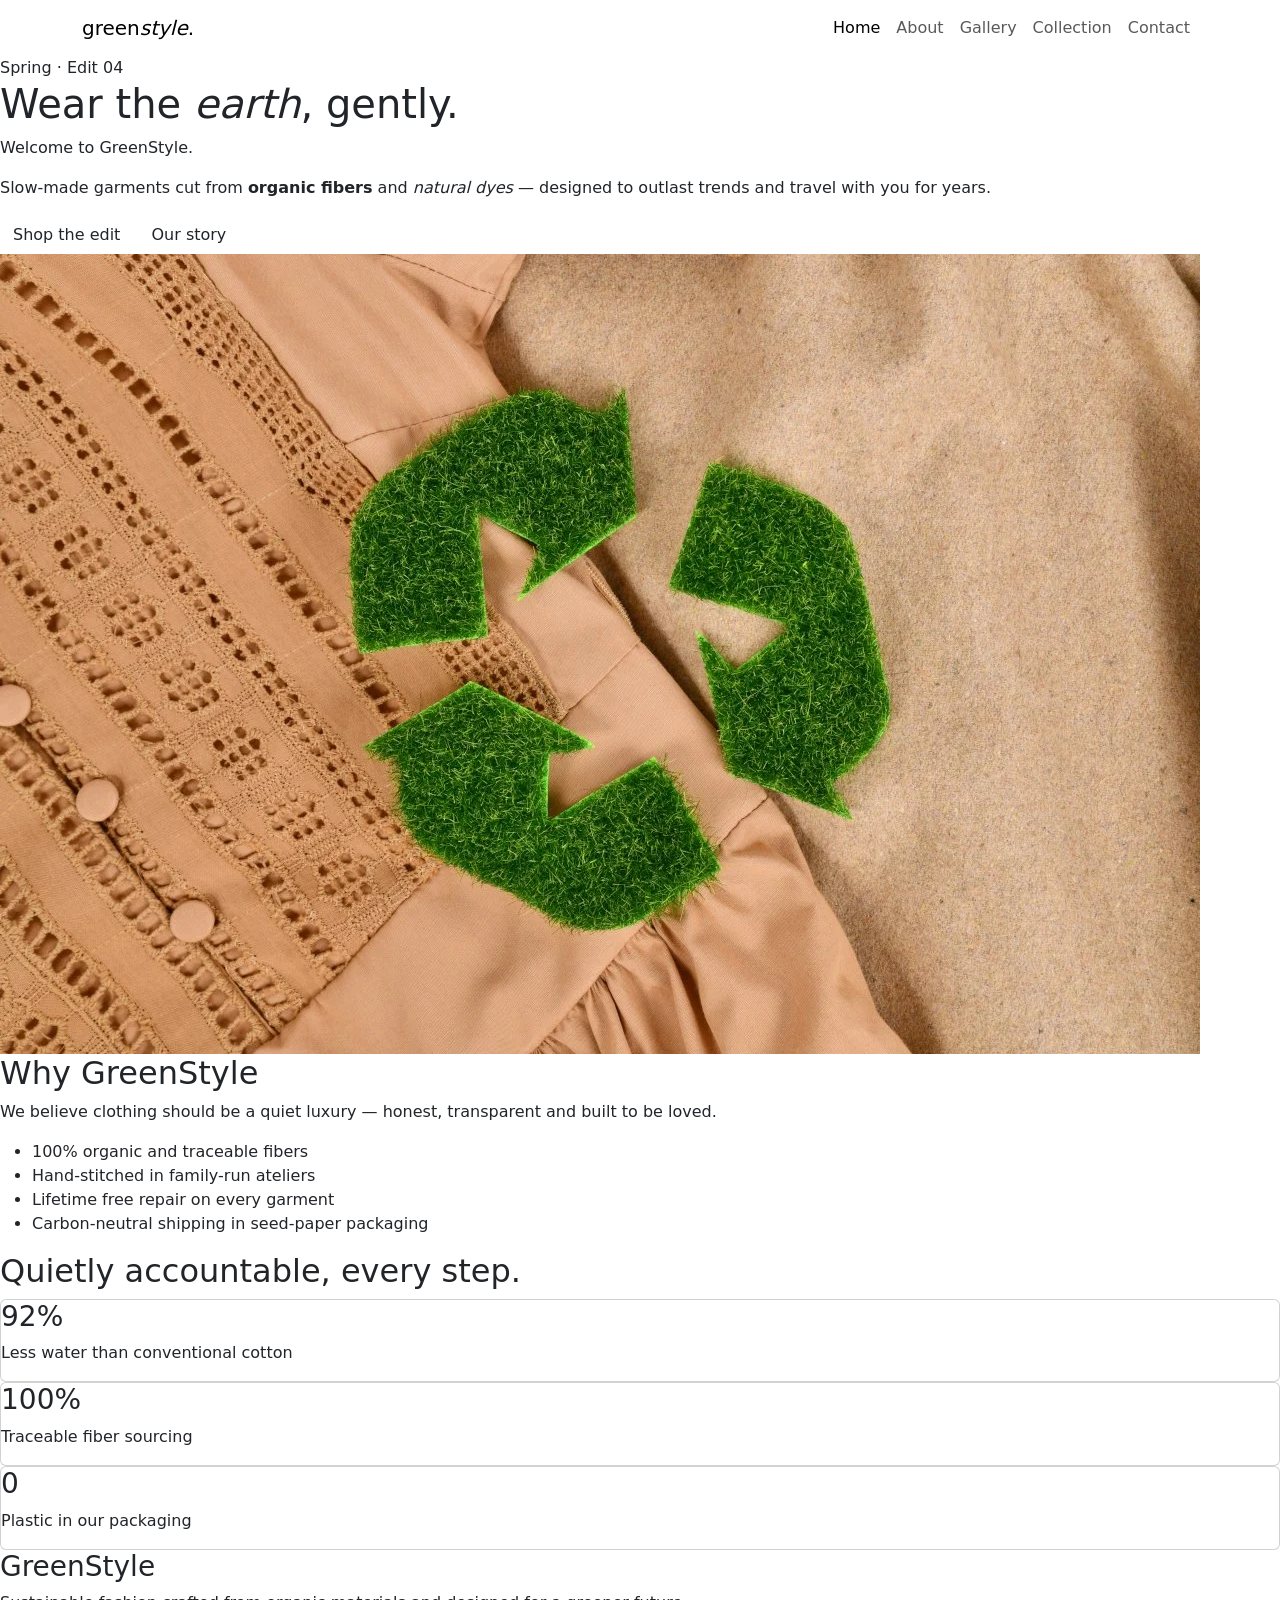
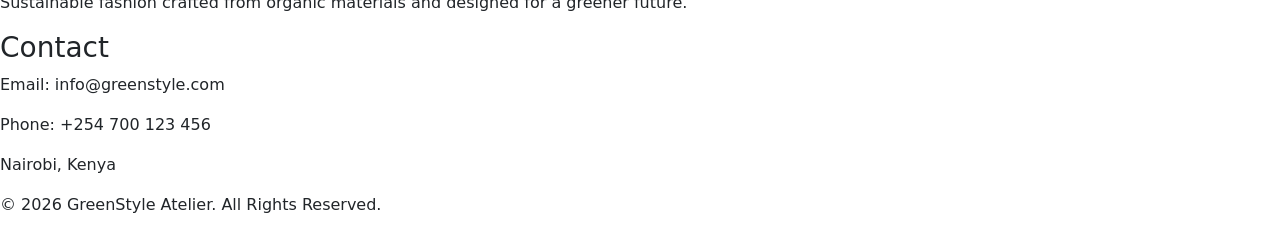
==== index.html @ cc2c64ca "Updated navbar to bootstrap" ====
<!DOCTYPE html>
<html lang="en">
<head>
  <meta charset="UTF-8">
  <title>GreenStyle — Sustainable Fashion</title>
  <meta name="viewport" content="width=device-width, initial-scale=1.0">
  <link rel="icon" href="images/favicon.png">
  <link rel="stylesheet" href="style.css">
  <link rel="preconnect" href="https://fonts.googleapis.com">
  <link href="https://cdn.jsdelivr.net/npm/bootstrap@5.3.7/dist/css/bootstrap.min.css" rel="stylesheet">
</head>
<body>

  <header>
    <!-- Bootstrap Nav bar -->
    <nav class="navbar navbar-expand-lg custom-navbar">
    <div class="container">
      <a class="navbar-brand logo" href="index.html">
        green<em>style</em>.
      </a>
      <button class="navbar-toggler"
              type="button"
              data-bs-toggle="collapse"
              data-bs-target="#navbarNav">
        <span class="navbar-toggler-icon"></span>
      </button>
      <div class="collapse navbar-collapse" id="navbarNav">
        <ul class="navbar-nav ms-auto">
          <li class="nav-item">
            <a class="nav-link active" href="index.html">Home</a>
          </li>
          <li class="nav-item">
            <a class="nav-link" href="about.html">About</a>
          </li>
          <li class="nav-item">
            <a class="nav-link" href="gallery.html">Gallery</a>
          </li>
          <li class="nav-item">
            <a class="nav-link" href="collection.html">Collection</a>
          </li>
          <li class="nav-item">
            <a class="nav-link" href="contact.html">Contact</a>
          </li>
        </ul>
      </div>
    </div>
  </nav>
  </header>

  <main>
    <!-- Hero section -->
    <section class="hero">
      <div class="hero-text">
        <span class="eyebrow">Spring · Edit 04</span>
        <h1>Wear the <em>earth</em>, gently.</h1>
        <p id="welcome-msg">Welcome to GreenStyle.</p>
        <p>Slow-made garments cut from <strong>organic fibers</strong> and
           <em>natural dyes</em> — designed to outlast trends and travel with
           you for years.</p>
        <a href="collection.html" class="btn">Shop the edit</a>
        <a href="about.html" class="btn btn-outline">Our story</a>
      </div>
      <img src="images/cover.png" alt="Model wearing flowing organic linen among ferns">
    </section>

    <!-- Why GreenStyle list -->
    <section>
      <h2>Why GreenStyle</h2>
      <p>We believe clothing should be a quiet luxury — honest, transparent and built to be loved.</p>
      <ul class="feature-list">
        <li>100% organic and traceable fibers</li>
        <li>Hand-stitched in family-run ateliers</li>
        <li>Lifetime free repair on every garment</li>
        <li>Carbon-neutral shipping in seed-paper packaging</li>
      </ul>
    </section>

    <!-- Sustainability cards -->
    <section class="section-band">
      <h2>Quietly accountable, every step.</h2>
      <div class="cards">
        <div class="card"><h3>92%</h3><p>Less water than conventional cotton</p></div>
        <div class="card"><h3>100%</h3><p>Traceable fiber sourcing</p></div>
        <div class="card"><h3>0</h3><p>Plastic in our packaging</p></div>
      </div>
    </section>
  </main>

  <footer class="site-footer">
  <div class="footer-content">
    <div class="footer-section">
      <h3>GreenStyle</h3>
      <p>
        Sustainable fashion crafted from organic materials and designed
        for a greener future.
      </p>
    </div>

    <div class="footer-section">
      <h3>Contact</h3>
      <p>Email: info@greenstyle.com</p>
      <p>Phone: +254 700 123 456</p>
      <p>Nairobi, Kenya</p>
    </div>
  </div>

  <div class="footer-bottom">
    <p>&copy; 2026 GreenStyle Atelier. All Rights Reserved.</p>
  </div>
</footer>

  <script src="script.js"></script>
</body>
</html>
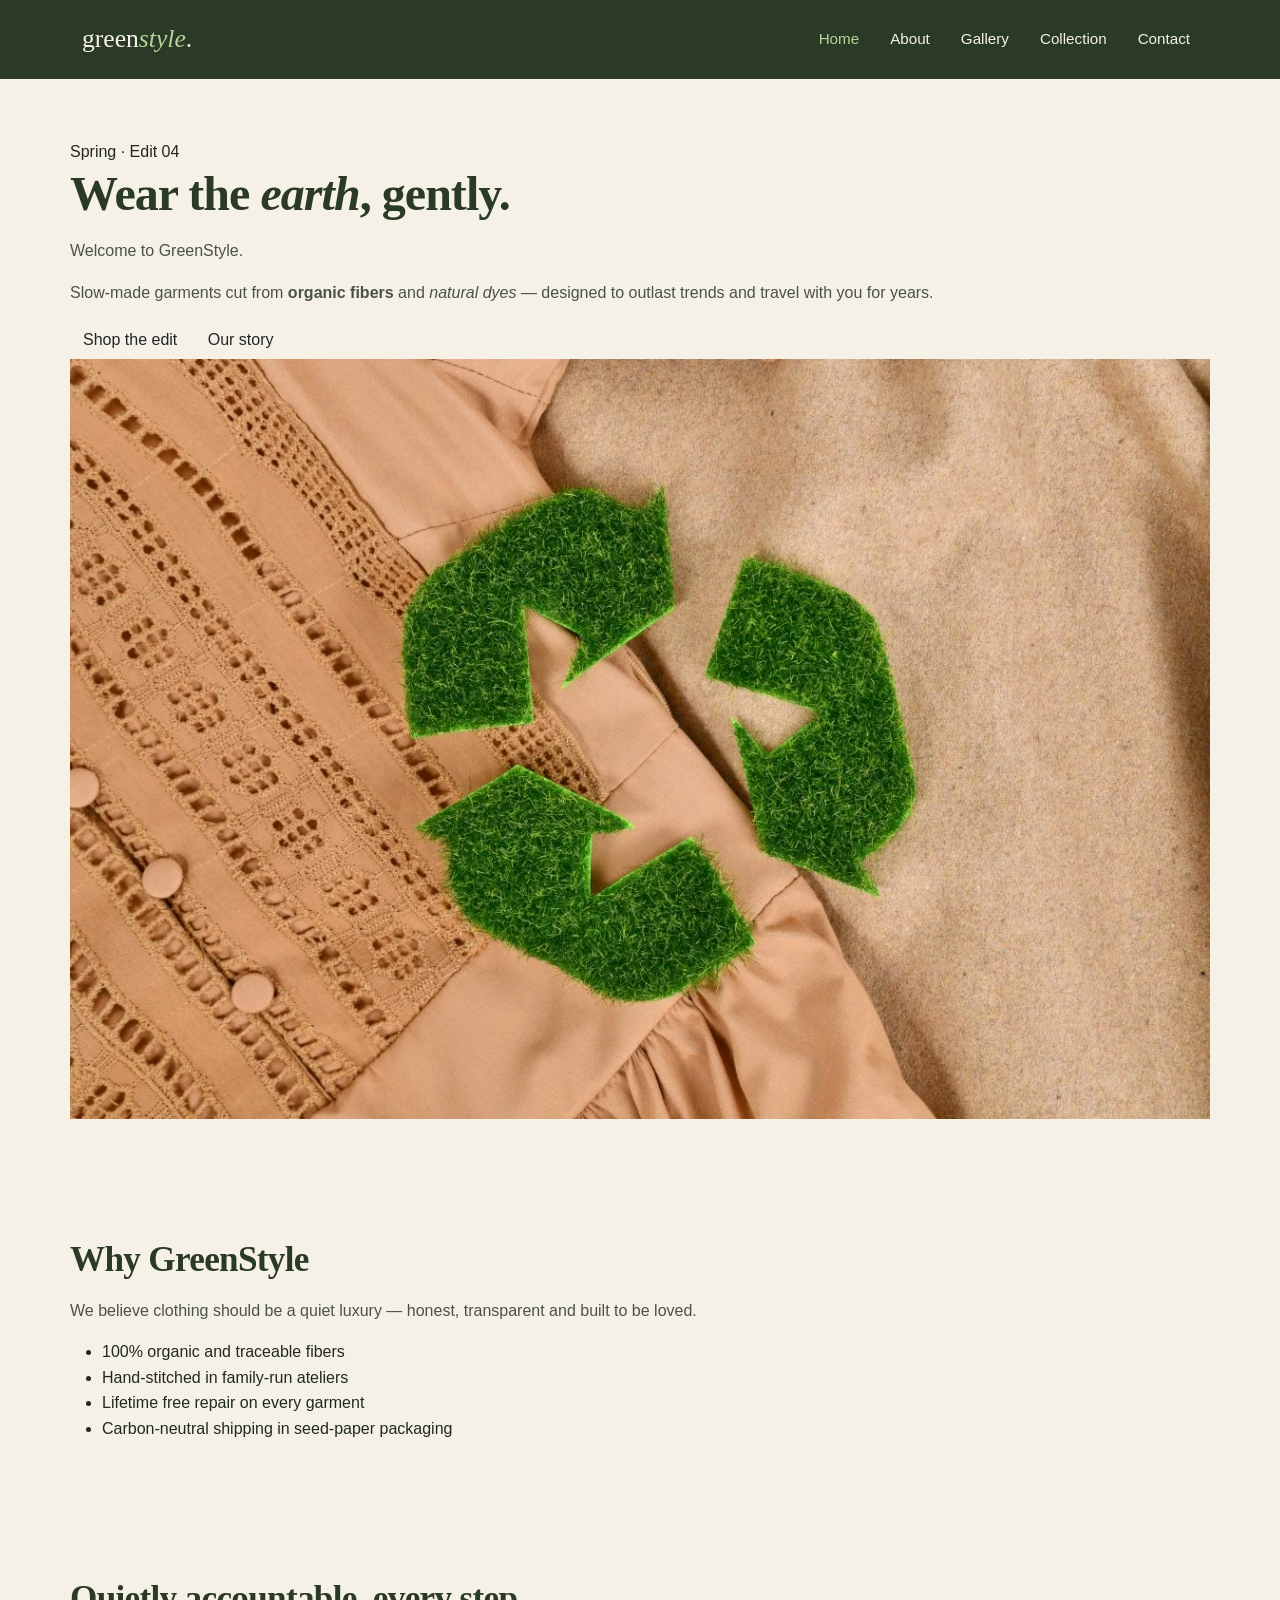
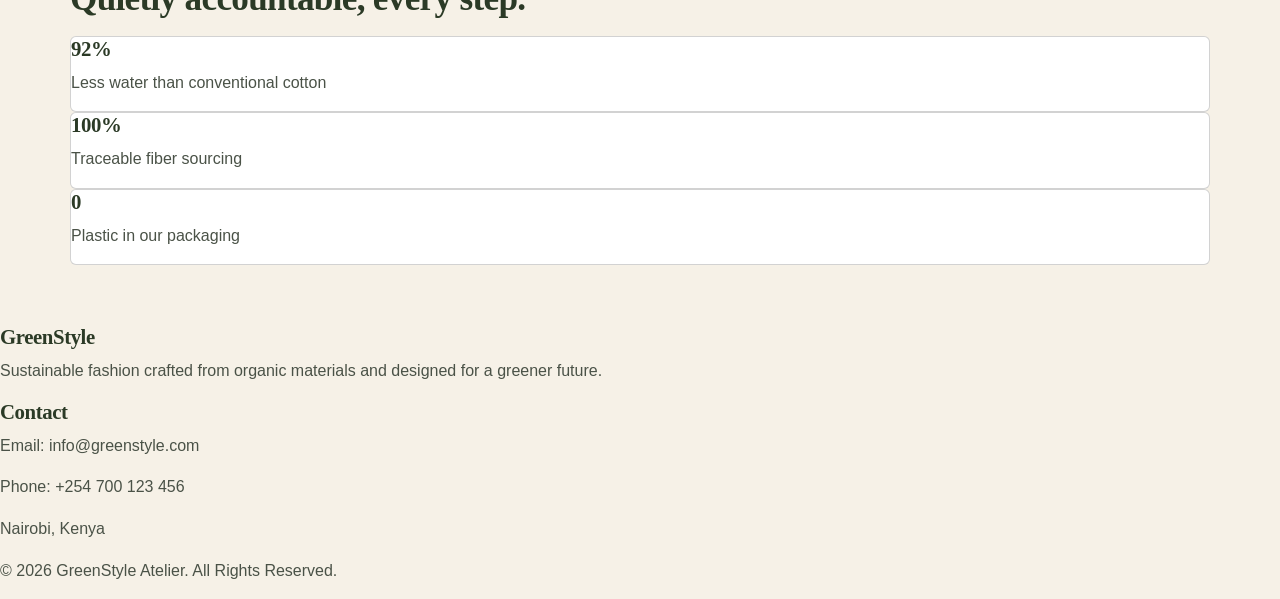
==== commit e066c685: "Added css for navbar" ====
--- a/index.html
+++ b/index.html
@@ -5,9 +5,9 @@
   <title>GreenStyle — Sustainable Fashion</title>
   <meta name="viewport" content="width=device-width, initial-scale=1.0">
   <link rel="icon" href="images/favicon.png">
+  <link href="https://cdn.jsdelivr.net/npm/bootstrap@5.3.7/dist/css/bootstrap.min.css" rel="stylesheet">
   <link rel="stylesheet" href="style.css">
   <link rel="preconnect" href="https://fonts.googleapis.com">
-  <link href="https://cdn.jsdelivr.net/npm/bootstrap@5.3.7/dist/css/bootstrap.min.css" rel="stylesheet">
 </head>
 <body>
 
--- a/style.css
+++ b/style.css
@@ -0,0 +1,66 @@
+* { margin: 0; padding: 0; box-sizing: border-box; }
+
+body {
+  font-family: 'Inter', Arial, sans-serif;
+  background: #f6f1e7;
+  color: #1f2a1c;
+  line-height: 1.6;
+}
+
+h1, h2, h3 {
+  font-family: 'Fraunces', Georgia, serif;
+  font-weight: 600;
+  letter-spacing: -0.02em;
+  color: #2b3a26;
+}
+
+h1 { font-size: 3rem; margin-bottom: 1rem; }
+h2 { font-size: 2.2rem; margin-bottom: 1rem; }
+h3 { font-size: 1.3rem; margin-bottom: 0.5rem; }
+
+p { margin-bottom: 1rem; color: #4a5247; }
+a  { color: #2b3a26; text-decoration: none; }
+a:hover { color: #6b8e4e; }
+img { max-width: 100%; display: block; }
+
+/* NAVBAR */
+
+.custom-navbar {
+  background: #2b3a26;
+  padding: 14px 0;
+}
+
+.logo {
+  font-family: 'Fraunces', serif;
+  font-size: 1.6rem;
+  color: #f6f1e7 !important;
+}
+
+.logo em {
+  color: #b9d39a;
+}
+
+.custom-navbar .nav-link {
+  color: #f6f1e7 !important;
+  margin-left: 15px;
+  font-size: 0.95rem;
+}
+
+.custom-navbar .nav-link:hover,
+.custom-navbar .nav-link.active {
+  color: #b9d39a !important;
+}
+
+.navbar-toggler {
+  border-color: rgba(255,255,255,.3);
+}
+
+.navbar-toggler-icon {
+  filter: invert(1);
+}
+
+main section {
+  padding: 60px 30px;
+  max-width: 1200px;
+  margin: 0 auto;
+}
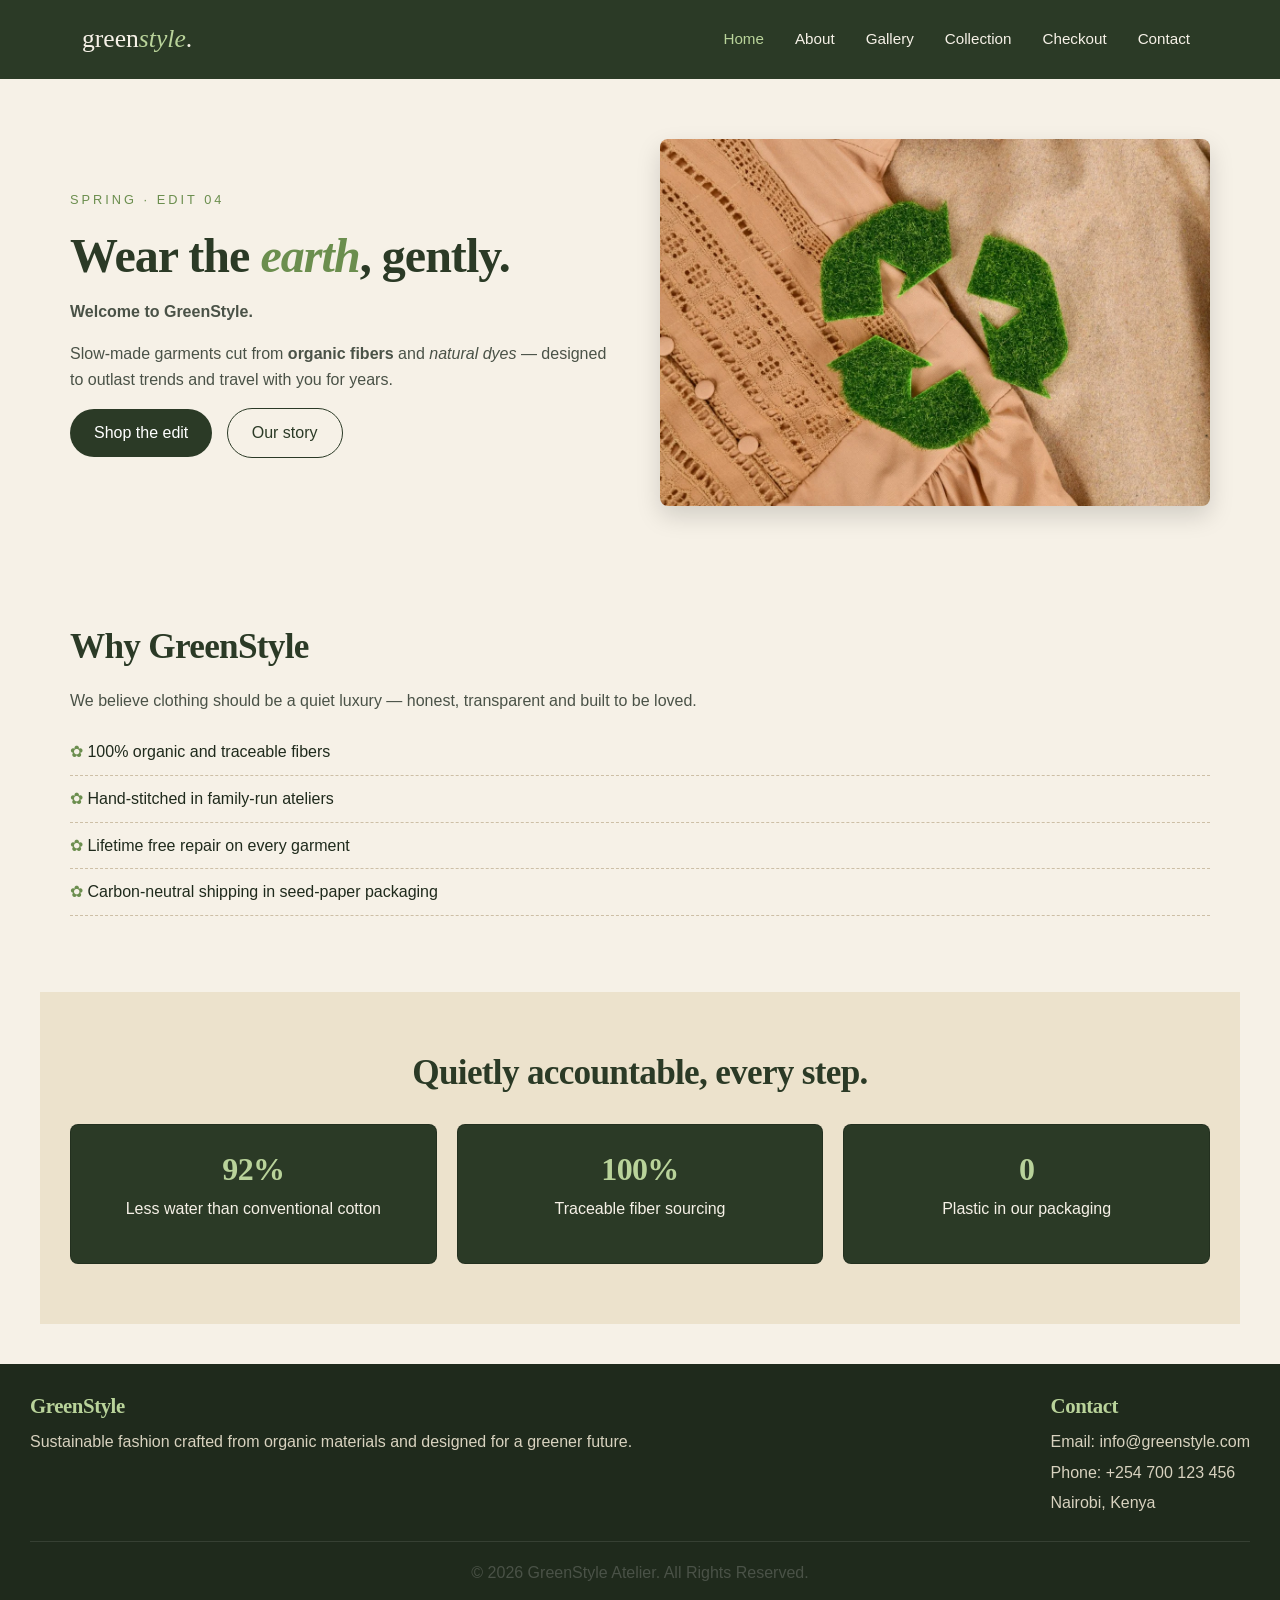
==== commit 05b55660: "Added checkout page to navbar" ====
--- a/index.html
+++ b/index.html
@@ -37,6 +37,9 @@
           </li>
           <li class="nav-item">
             <a class="nav-link" href="collection.html">Collection</a>
+          </li>
+          <li class="nav-item">
+            <a class="nav-link" href="checkout.html">Checkout</a>
           </li>
           <li class="nav-item">
             <a class="nav-link" href="contact.html">Contact</a>
--- a/style.css
+++ b/style.css
@@ -14,6 +14,11 @@
   color: #2b3a26;
 }
 
+img {
+  max-width: 100%;
+  display: block;
+}
+
 h1 { font-size: 3rem; margin-bottom: 1rem; }
 h2 { font-size: 2.2rem; margin-bottom: 1rem; }
 h3 { font-size: 1.3rem; margin-bottom: 0.5rem; }
@@ -64,3 +69,524 @@
   max-width: 1200px;
   margin: 0 auto;
 }
+
+/* Sections */
+
+section {
+  max-width: 1200px;
+  margin: auto;
+  padding: 60px 30px;
+}
+
+/* Hero */
+
+.hero {
+  display: grid;
+  grid-template-columns: 1fr 1fr;
+  gap: 40px;
+  align-items: center;
+}
+
+.hero img {
+  border-radius: 8px;
+  box-shadow: 0 10px 25px rgba(0,0,0,0.15);
+}
+
+.eyebrow {
+  text-transform: uppercase;
+  letter-spacing: 3px;
+  color: #6b8e4e;
+  font-size: 0.8rem;
+}
+
+.hero h1 {
+  font-size: 3rem;
+  margin: 15px 0;
+}
+
+.hero h1 em {
+  color: #6b8e4e;
+}
+
+#welcome-msg {
+  font-weight: bold;
+}
+
+/* Buttons */
+
+.btn {
+  background: #2b3a26;
+  color: white;
+  padding: 12px 24px;
+  border-radius: 30px;
+  text-decoration: none;
+  margin-right: 10px;
+  display: inline-block;
+}
+
+.btn:hover {
+  background: #6b8e4e;
+  color: white;
+}
+
+.btn-outline {
+  background: transparent;
+  border: 1px solid #2b3a26;
+  color: #2b3a26;
+}
+
+.btn-outline:hover {
+  background: #2b3a26;
+  color: white;
+}
+
+/* Feature List */
+
+.feature-list {
+  list-style: none;
+  padding: 0;
+}
+
+.feature-list li {
+  padding: 10px 0;
+  border-bottom: 1px dashed #cdbfa6;
+}
+
+.feature-list li::before {
+  content: "✿ ";
+  color: #6b8e4e;
+}
+
+/* Sustainability Section */
+
+.section-band {
+  background: #ece2cc;
+  text-align: center;
+}
+
+.cards {
+  display: grid;
+  grid-template-columns: repeat(3, 1fr);
+  gap: 20px;
+  margin-top: 30px;
+}
+
+.card {
+  background: #2b3a26;
+  color: #f6f1e7;
+  padding: 25px;
+  border-radius: 8px;
+}
+
+.card h3 {
+  color: #b9d39a;
+  font-size: 2rem;
+}
+
+.card p {
+  color: #f6f1e7;
+}
+
+/* =====================
+   GALLERY PAGE
+===================== */
+
+.gallery {
+  display: grid;
+  grid-template-columns: repeat(3, 1fr);
+  gap: 20px;
+  margin-top: 30px;
+}
+
+.gallery img {
+  width: 100%;
+  height: 320px;
+  object-fit: cover;
+  border-radius: 8px;
+  cursor: pointer;
+  transition: transform 0.4s ease;
+  box-shadow: 0 6px 15px rgba(0,0,0,0.1);
+}
+
+.gallery img:hover {
+  transform: scale(1.05);
+}
+
+/* Gallery Heading */
+
+main section {
+  max-width: 1200px;
+  margin: auto;
+  padding: 60px 30px;
+}
+
+.eyebrow {
+  text-transform: uppercase;
+  letter-spacing: 3px;
+  color: #6b8e4e;
+  font-size: 0.8rem;
+}
+
+main h1 {
+  font-size: 3rem;
+  margin-bottom: 15px;
+  color: #2b3a26;
+}
+
+main h2 {
+  color: #2b3a26;
+  margin-bottom: 20px;
+}
+
+/* =====================
+   SLIDESHOW
+===================== */
+
+.slider {
+  max-width: 800px;
+  margin: 30px auto;
+  overflow: hidden;
+  border-radius: 10px;
+  box-shadow: 0 10px 25px rgba(0,0,0,0.15);
+}
+
+.slider img {
+  width: 100%;
+  height: 500px;
+  object-fit: cover;
+  display: none;
+}
+
+.slider img:first-child {
+  display: block;
+}
+
+.slider-controls {
+  display: flex;
+  justify-content: center;
+  gap: 15px;
+  margin-top: 20px;
+}
+
+/* =====================
+   BUTTONS
+===================== */
+
+.btn {
+  background: #2b3a26;
+  color: white;
+  padding: 12px 24px;
+  border: none;
+  border-radius: 30px;
+  cursor: pointer;
+  text-decoration: none;
+}
+
+.btn:hover {
+  background: #6b8e4e;
+  color: white;
+}
+
+.btn-outline {
+  background: transparent;
+  border: 1px solid #2b3a26;
+  color: #2b3a26;
+}
+
+.btn-outline:hover {
+  background: #2b3a26;
+  color: white;
+}
+
+/* =====================
+   MOBILE
+===================== */
+
+@media (max-width: 768px) {
+
+  .gallery {
+    grid-template-columns: 1fr;
+  }
+
+  .slider img {
+    height: 300px;
+  }
+
+  main h1 {
+    font-size: 2.2rem;
+  }
+
+  .slider-controls {
+    flex-direction: column;
+    align-items: center;
+  }
+}
+
+/* =====================
+   COLLECTION PAGE
+===================== */
+
+.products {
+  max-width: 1200px;
+  margin: 50px auto;
+  padding: 0 30px;
+
+  display: grid;
+  grid-template-columns: repeat(auto-fit, minmax(280px, 1fr));
+  gap: 25px;
+}
+
+.product-card {
+  background: #fff;
+  border-radius: 8px;
+  overflow: hidden;
+  padding: 20px;
+  text-align: center;
+
+  box-shadow: 0 8px 20px rgba(43, 58, 38, 0.1);
+
+  transition: transform 0.3s ease;
+}
+
+.product-card:hover {
+  transform: translateY(-5px);
+}
+
+.product-card img {
+  width: 100%;
+  height: 300px;
+  object-fit: cover;
+  border-radius: 6px;
+  margin-bottom: 15px;
+}
+
+.product-card h3 {
+  color: #2b3a26;
+  margin-bottom: 10px;
+}
+
+.product-card p {
+  color: #4a5247;
+  margin-bottom: 10px;
+}
+
+.price {
+  font-weight: bold;
+  font-size: 1.1rem;
+  color: #6b8e4e;
+}
+
+/* Buttons */
+
+.product-card button {
+  width: 100%;
+  padding: 10px;
+  margin-top: 8px;
+
+  border: none;
+  border-radius: 25px;
+
+  cursor: pointer;
+  font-family: inherit;
+
+  transition: 0.3s;
+}
+
+.product-card button:first-of-type {
+  background: #2b3a26;
+  color: white;
+}
+
+.product-card button:first-of-type:hover {
+  background: #6b8e4e;
+}
+
+.wishlist {
+  background: transparent;
+  border: 1px solid #2b3a26 !important;
+  color: #2b3a26;
+}
+
+.wishlist:hover {
+  background: #2b3a26;
+  color: white;
+}
+
+/* Collection Heading */
+
+.collection-heading {
+  text-align: center;
+  padding: 60px 30px 20px;
+}
+
+.collection-heading h1 {
+  font-size: 3rem;
+  color: #2b3a26;
+}
+
+.collection-heading p {
+  max-width: 700px;
+  margin: auto;
+}
+
+/* =====================
+   CONTACT PAGE
+===================== */
+
+.form-card {
+  max-width: 700px;
+  margin: 30px auto;
+  padding: 30px;
+  background: #fff;
+  border-radius: 8px;
+  box-shadow: 0 8px 20px rgba(43, 58, 38, 0.1);
+}
+
+.form-row {
+  margin-bottom: 20px;
+}
+
+.form-row label {
+  display: block;
+  margin-bottom: 6px;
+  color: #2b3a26;
+  font-weight: 500;
+}
+
+.form-row input,
+.form-row textarea {
+  width: 100%;
+  padding: 12px;
+  border: 1px solid #cdbfa6;
+  border-radius: 5px;
+  font-family: inherit;
+  background: #faf6ec;
+}
+
+.form-row input:focus,
+.form-row textarea:focus {
+  outline: none;
+  border-color: #6b8e4e;
+}
+
+.form-row textarea {
+  min-height: 120px;
+  resize: vertical;
+}
+
+/* Radio Buttons */
+
+.form-inline {
+  display: flex;
+  gap: 20px;
+  flex-wrap: wrap;
+}
+
+.form-inline label {
+  display: flex;
+  align-items: center;
+  gap: 5px;
+  font-weight: normal;
+}
+
+/* Form Buttons */
+
+.form-card .btn {
+  margin-right: 10px;
+  margin-top: 10px;
+}
+
+/* Success/Error Message */
+
+#js-message {
+  margin-top: 15px;
+  padding: 12px;
+  border-radius: 5px;
+  display: none;
+}
+
+.msg-success {
+  background: #dceacc;
+  color: #2b3a26;
+}
+
+.msg-error {
+  background: #f5d3c8;
+  color: #7a2e16;
+}
+
+/* Contact Page Heading */
+
+main section {
+  max-width: 1200px;
+  margin: auto;
+  padding: 60px 30px;
+}
+
+.eyebrow {
+  text-transform: uppercase;
+  letter-spacing: 3px;
+  color: #6b8e4e;
+  font-size: 0.8rem;
+}
+
+main h1 {
+  color: #2b3a26;
+  margin-bottom: 15px;
+}
+
+main p {
+  color: #4a5247;
+}
+
+/* Mobile */
+
+@media (max-width: 768px) {
+
+  .form-card {
+    padding: 20px;
+  }
+
+  .form-inline {
+    flex-direction: column;
+    gap: 10px;
+  }
+
+}
+
+/* Footer */
+
+.site-footer {
+  background: #1f2a1c;
+  color: #d8d2bf;
+  padding: 30px;
+  margin-top: 40px;
+}
+
+.footer-content {
+  display: flex;
+  justify-content: space-between;
+  gap: 30px;
+  flex-wrap: wrap;
+}
+
+.footer-section h3 {
+  color: #b9d39a;
+  margin-bottom: 10px;
+}
+
+.footer-section p {
+  margin: 5px 0;
+  color: #d8d2bf;
+}
+
+.footer-bottom {
+  text-align: center;
+  margin-top: 20px;
+  padding-top: 15px;
+  border-top: 1px solid rgba(255,255,255,0.1);
+}
+
+.footer-bottom p {
+  margin: 3px 0;
+}
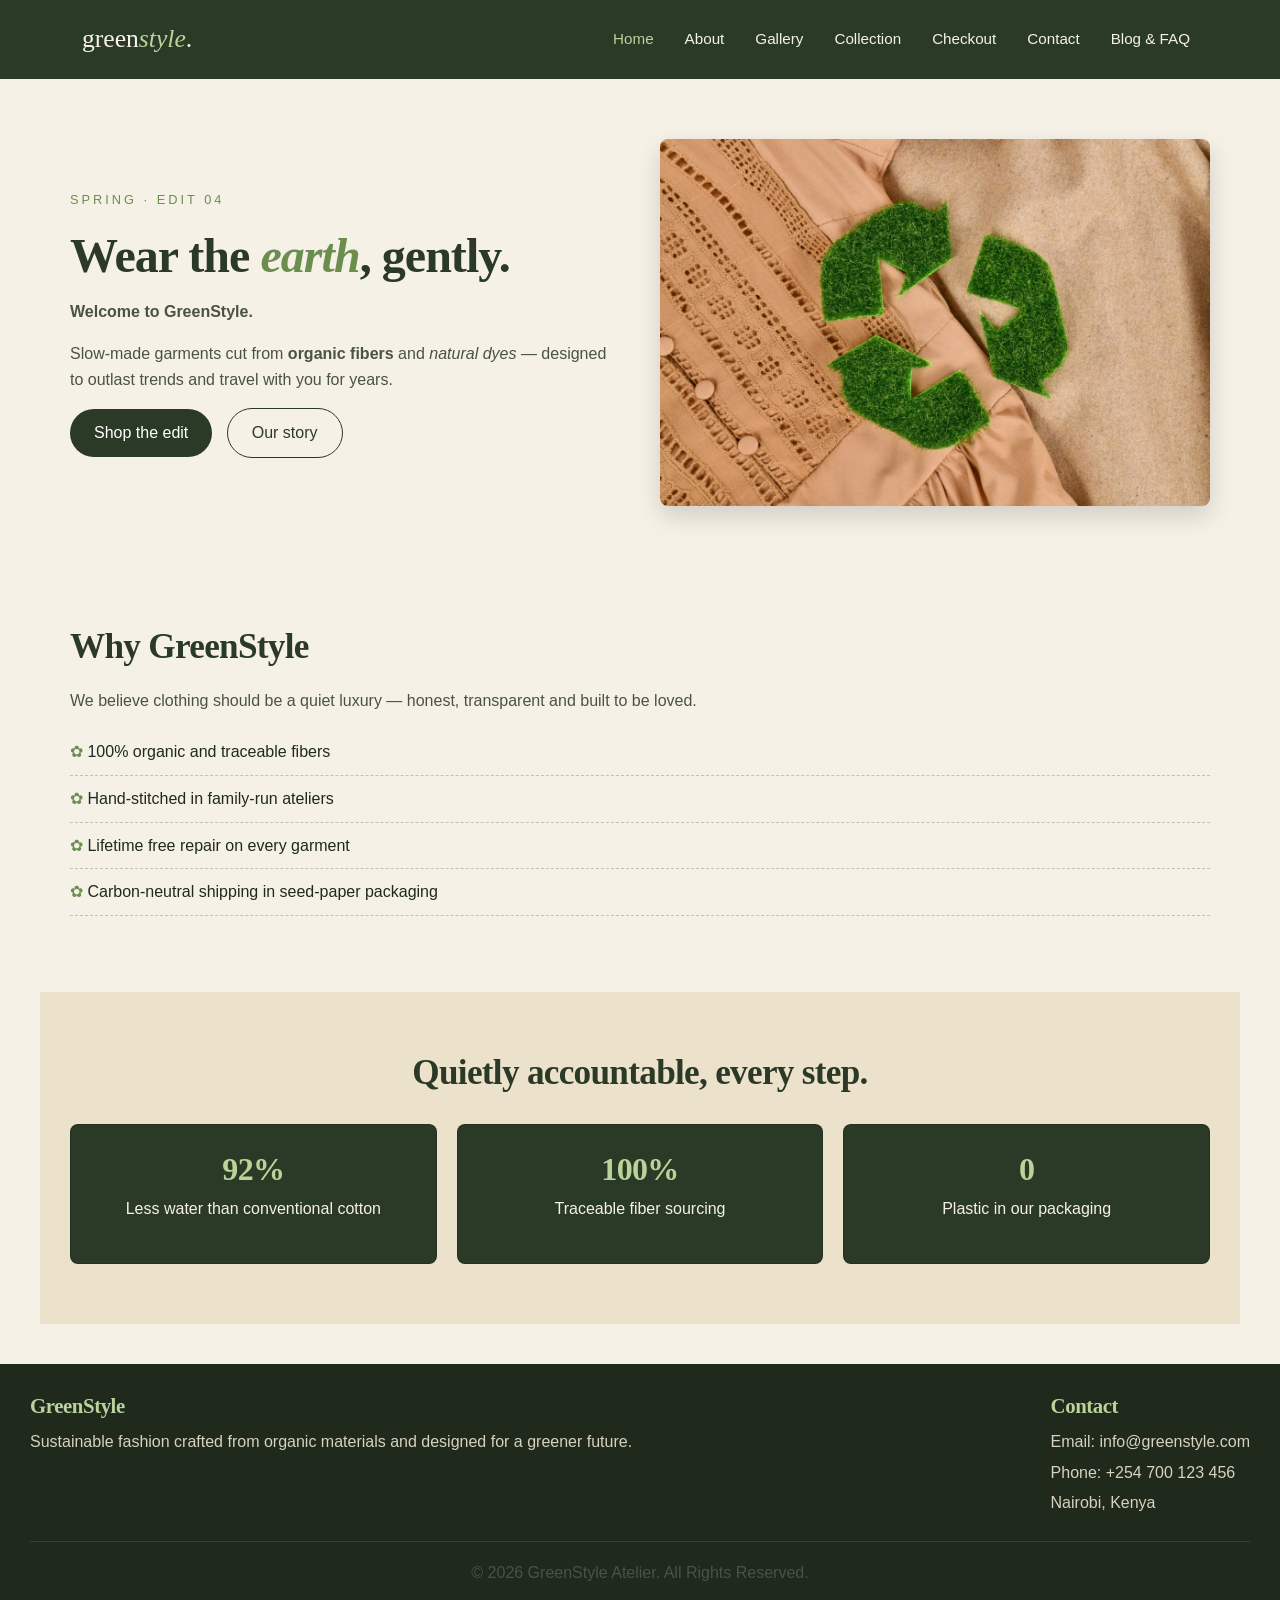
==== commit abfca64a: "Added blog-faq page" ====
--- a/index.html
+++ b/index.html
@@ -43,6 +43,9 @@
           </li>
           <li class="nav-item">
             <a class="nav-link" href="contact.html">Contact</a>
+          </li>
+          <li class="nav-item">
+            <a class="nav-link" href="blog-faq.html">Blog & FAQ</a>
           </li>
         </ul>
       </div>
--- a/style.css
+++ b/style.css
@@ -429,9 +429,7 @@
   margin: auto;
 }
 
-/* =====================
-   CONTACT PAGE
-===================== */
+/* CONTACT PAGE*/
 
 .form-card {
   max-width: 700px;
@@ -554,6 +552,42 @@
 
 }
 
+/* Checkout Page */
+
+.checkout-btn {
+    background: #2b3a26;
+    color: #f6f1e7;
+    border: none;
+    padding: 12px;
+    border-radius: 30px;
+    transition: 0.3s;
+}
+
+.checkout-btn:hover {
+    background: #6b8e4e;
+    color: white;
+}
+
+.list-group-item {
+    background: #faf6ec;
+    border-color: #e5dcc7;
+}
+
+.form-control,
+.form-select {
+    background: #faf6ec;
+    border: 1px solid #cdbfa6;
+}
+
+.form-control:focus,
+.form-select:focus {
+    border-color: #6b8e4e;
+    box-shadow: none;
+}
+
+h4 {
+    color: #2b3a26;
+}
 /* Footer */
 
 .site-footer {
